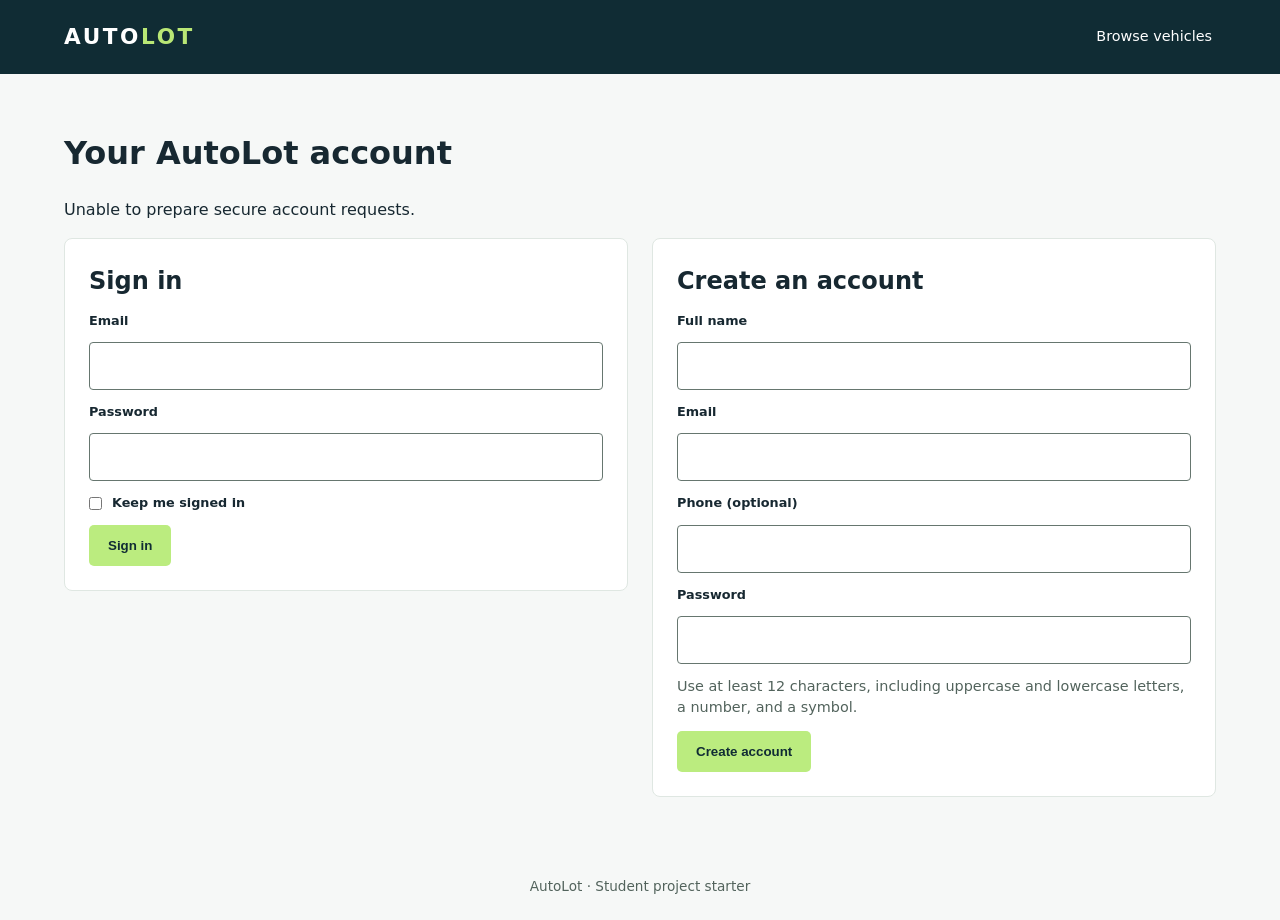
==== wwwroot/account.html @ b8626975 "Registration Testing" ====
<!doctype html>
<html lang="en">
<head>
    <meta charset="utf-8">
    <meta name="viewport" content="width=device-width, initial-scale=1">
    <title>Account | AutoLot</title>
    <link rel="stylesheet" href="styles.css">
</head>
<body>
    <a class="skip-link" href="#main-content">Skip to main content</a>

    <header>
        <a class="brand" href="/">AUTO<span>LOT</span></a>
        <nav aria-label="Primary navigation">
            <a href="/">Browse vehicles</a>
        </nav>
    </header>

    <main id="main-content" class="container account-container">
        <h1>Your AutoLot account</h1>
        <p id="account-message" role="status" aria-live="polite" aria-atomic="true"></p>

        <section id="account-forms" class="account-grid" aria-label="Account access">
            <form id="login-form" class="account-form" aria-labelledby="login-title">
                <h2 id="login-title">Sign in</h2>
                <label for="login-email">Email</label>
                <input id="login-email" name="email" type="email" autocomplete="username" maxlength="254" required>

                <label for="login-password">Password</label>
                <input id="login-password" name="password" type="password" autocomplete="current-password" maxlength="128" required>

                <label class="checkbox-label">
                    <input name="rememberMe" type="checkbox">
                    Keep me signed in
                </label>

                <button type="submit">Sign in</button>
            </form>

            <form id="register-form" class="account-form" aria-labelledby="register-title">
                <h2 id="register-title">Create an account</h2>
                <label for="register-name">Full name</label>
                <input id="register-name" name="fullName" type="text" autocomplete="name" maxlength="100" required>

                <label for="register-email">Email</label>
                <input id="register-email" name="email" type="email" autocomplete="email" maxlength="254" required>

                <label for="register-phone">Phone (optional)</label>
                <input id="register-phone" name="phone" type="tel" autocomplete="tel" maxlength="30">

                <label for="register-password">Password</label>
                <input id="register-password" name="password" type="password" autocomplete="new-password" minlength="12" maxlength="128" aria-describedby="password-help" required>
                <p id="password-help" class="field-help">Use at least 12 characters, including uppercase and lowercase letters, a number, and a symbol.</p>

                <button type="submit">Create account</button>
            </form>
        </section>

        <section id="account-panel" class="account-panel" aria-labelledby="account-title" hidden>
            <div class="account-heading">
                <div>
                    <h2 id="account-title">Welcome, <span id="account-name"></span></h2>
                    <p id="account-email"></p>
                </div>
                <button id="logout-button" class="secondary" type="button">Sign out</button>
            </div>

            <div class="history-grid">
                <section class="history-section" aria-labelledby="reservations-title">
                    <h3 id="reservations-title">Reservations</h3>
                    <div id="reservations-history"></div>
                </section>

                <section class="history-section" aria-labelledby="test-drives-title">
                    <h3 id="test-drives-title">Test-drive requests</h3>
                    <div id="test-drives-history"></div>
                </section>
            </div>
        </section>
    </main>

    <footer>AutoLot · Student project starter</footer>
    <script src="account.js"></script>
</body>
</html>
---- wwwroot/styles.css ----
:root {
    font-family: system-ui, sans-serif;
    color: #172831;
    background: #f6f8f7;
    line-height: 1.5;
}

* {
    box-sizing: border-box;
}

body {
    margin: 0;
}

.skip-link {
    position: absolute;
    top: 12px;
    left: 12px;
    z-index: 1;
    transform: translateY(-200%);
    padding: 10px 14px;
    border: 2px solid #102c34;
    border-radius: 4px;
    background: white;
    color: #102c34;
}

.skip-link:focus {
    transform: translateY(0);
}

header {
    background: #102c34;
    color: white;
    padding: 18px max(5%, calc((100% - 1200px) / 2));
    display: flex;
    justify-content: space-between;
    align-items: center;
    gap: 20px;
}

a {
    color: inherit;
}

.brand {
    font-weight: 900;
    letter-spacing: .12em;
    text-decoration: none;
    font-size: 1.35rem;
}

.brand span {
    color: #b9e775;
}

nav {
    display: flex;
    gap: 25px;
}

nav a {
    display: inline-block;
    padding: 8px 4px;
    text-decoration: none;
    font-size: .9rem;
}

.hero {
    background: linear-gradient(120deg, #173d43, #274e47);
    color: white;
    padding: 15px max(6%, calc((100% - 1200px) / 2)) 20px;
}

.hero h1 {
    font-size: clamp(2.6rem, 6vw, 5rem);
    line-height: 1.05;
    letter-spacing: -.04em;
    margin: 12px 0 22px;
}

.hero p:not(.eyebrow) {
    color: #d4e4df;
    max-width: 520px;
    font-size: 1.1rem;
}

.eyebrow {
    color: #35652b;
    letter-spacing: .16em;
    font-weight: 800;
    font-size: .72rem;
}

.hero .eyebrow {
    color: #b9e775;
}

.button,
button {
    display: inline-block;
    background: #bbec7f;
    color: #102c34;
    border: 0;
    border-radius: 5px;
    padding: 13px 19px;
    font-weight: 750;
    cursor: pointer;
    text-decoration: none;
}

.button {
    margin-top: 22px;
}

.container {
    max-width: 1200px;
    margin: auto;
    padding: 55px 24px;
}

.heading {
    display: flex;
    justify-content: space-between;
    align-items: end;
    gap: 20px;
}

.heading h2,
.about h2 {
    font-size: 2rem;
    margin: 0;
}

.heading > p {
    color: #60716e;
}

form {
    display: grid;
    grid-template-columns: repeat(5, 1fr);
    gap: 12px;
    padding: 22px;
    background: white;
    border: 1px solid #dfe7e2;
    border-radius: 8px;
    margin: 25px 0;
}

label {
    font-size: .8rem;
    font-weight: 700;
}

input {
    width: 100%;
    margin-top: 6px;
    padding: 11px;
    border: 1px solid #66766f;
    border-radius: 4px;
    font: inherit;
}

.actions {
    grid-column: 1 / -1;
    display: flex;
    gap: 10px;
}

.secondary {
    background: #e9eeeb;
}

.results-heading {
    display: flex;
    justify-content: space-between;
    align-items: center;
    gap: 10px;
}

.results-heading span {
    color: #61736d;
    font-size: .9rem;
}

.grid {
    display: grid;
    grid-template-columns: repeat(3, 1fr);
    gap: 20px;
}

.card {
    background: white;
    border: 1px solid #dfe7e2;
    border-radius: 8px;
    overflow: hidden;
}

.card img,
.placeholder {
    width: 100%;
    height: 180px;
    object-fit: cover;
}

.placeholder {
    background: #dce9de;
    display: grid;
    place-items: center;
    color: #40564a;
    font-size: .75rem;
    letter-spacing: .12em;
    font-weight: 700;
}

.card-body {
    padding: 20px;
}

.card h3 {
    margin: 12px 0 4px;
}

.card p {
    color: #60716e;
    margin: 0 0 15px;
}

.badge {
    display: inline-block;
    font-size: .72rem;
    text-transform: uppercase;
    color: #35652b;
    background: #e7f3dc;
    border-radius: 3px;
    padding: 4px 8px;
}

.card-link {
    display: block;
    margin-top: 18px;
    color: #315f43;
    font-weight: 700;
}

.pagination {
    display: flex;
    align-items: center;
    justify-content: center;
    gap: 15px;
    margin: 25px;
}

button:disabled {
    opacity: .45;
    cursor: default;
}

.about {
    background: #e4eee8;
}

.about .container {
    padding-top: 55px;
    padding-bottom: 55px;
}

.about p {
    max-width: 650px;
}

.detail {
    min-height: 65vh;
}

.account-container > h1 {
    margin-top: 0;
}

.account-grid,
.history-grid {
    display: grid;
    grid-template-columns: repeat(2, minmax(0, 1fr));
    gap: 24px;
    align-items: start;
}

.account-form {
    grid-template-columns: 1fr;
    margin: 0;
    padding: 24px;
}

.account-form h2 {
    margin: 0;
}

.account-form input:not([type="checkbox"]) {
    margin-top: 0;
}

.account-form button {
    justify-self: start;
}

.account-form .checkbox-label {
    display: flex;
    align-items: center;
    gap: 10px;
}

.checkbox-label input {
    width: auto;
    margin: 0;
}

.field-help {
    margin: 0;
    color: #52635c;
    font-size: .9rem;
}

.account-panel {
    margin-top: 30px;
}

.account-heading {
    display: flex;
    justify-content: space-between;
    align-items: center;
    gap: 20px;
    margin-bottom: 24px;
}

.account-heading h2 {
    margin: 0;
}

.account-heading p {
    margin: 4px 0 0;
}

.history-section {
    padding: 20px;
    background: white;
    border: 1px solid #dfe7e2;
    border-radius: 8px;
}

.history-section h3 {
    margin-top: 0;
}

.history-section ul {
    display: grid;
    gap: 16px;
    padding-left: 20px;
}

.history-section li p {
    margin: 8px 0 0;
}

.detail h1 {
    font-size: 2.5rem;
    margin-bottom: 0;
}

.price {
    font-size: 1.5rem;
    font-weight: 800;
}

.gallery {
    display: flex;
    gap: 12px;
    overflow: auto;
}

.gallery img {
    max-width: 100%;
    height: 300px;
    object-fit: cover;
    border-radius: 6px;
}

dl {
    display: grid;
    grid-template-columns: 160px 1fr;
    max-width: 700px;
}

dt,
dd {
    padding: 10px;
    border-bottom: 1px solid #dce4df;
}

dt {
    font-weight: 700;
}

dd {
    margin: 0;
}

footer {
    padding: 24px;
    text-align: center;
    color: #52635c;
    font-size: .85rem;
}

a:focus-visible,
button:focus-visible,
input:focus-visible {
    outline: 3px solid #ffbf47;
    outline-offset: 3px;
    box-shadow: 0 0 0 6px #102c34;
}

@media (forced-colors: active) {
    a:focus-visible,
    button:focus-visible,
    input:focus-visible {
        outline-color: CanvasText;
        box-shadow: none;
    }
}

@media (max-width: 800px) {
    form {
        grid-template-columns: repeat(2, 1fr);
    }

    .grid {
        grid-template-columns: repeat(2, 1fr);
    }

    .heading {
        display: block;
    }

    .account-grid,
    .history-grid {
        grid-template-columns: 1fr;
    }
}

@media (max-width: 520px) {
    header {
        align-items: flex-start;
        flex-wrap: wrap;
    }

    nav {
        gap: 8px;
        flex-wrap: wrap;
        font-size: .85rem;
    }

    .hero {
        padding: 25px 15px;
    }

    .grid {
        grid-template-columns: 1fr;
    }

    form {
        grid-template-columns: 1fr;
    }

    .actions {
        grid-column: auto;
    }

    .account-heading {
        align-items: flex-start;
        flex-direction: column;
    }

    dl {
        grid-template-columns: 120px 1fr;
    }
}
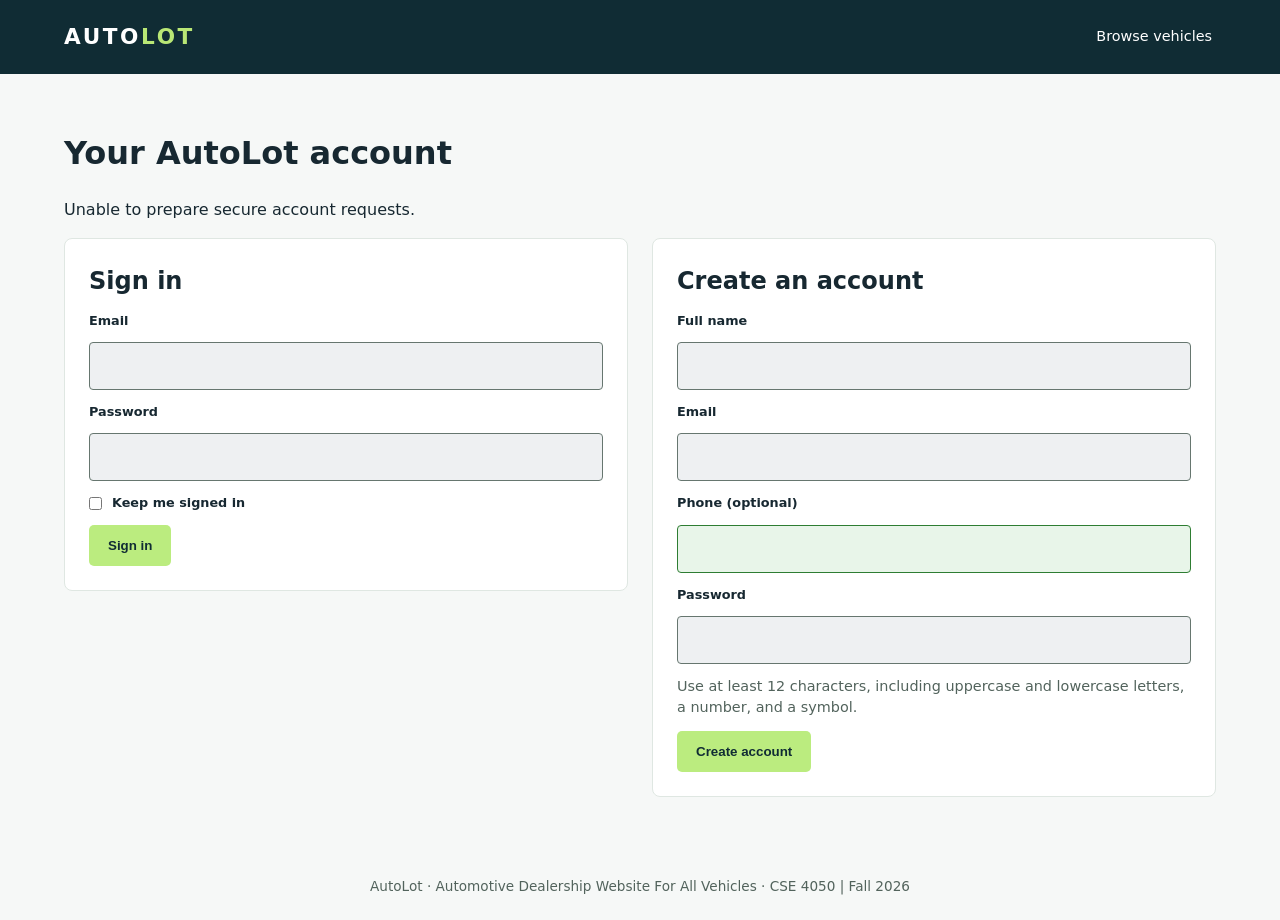
==== commit 69433eb1: "User Registration + Dashboard + Search Fixes" ====
--- a/wwwroot/account.html
+++ b/wwwroot/account.html
@@ -49,37 +49,16 @@
                 <input id="register-phone" name="phone" type="tel" autocomplete="tel" maxlength="30">
 
                 <label for="register-password">Password</label>
-                <input id="register-password" name="password" type="password" autocomplete="new-password" minlength="12" maxlength="128" aria-describedby="password-help" required>
+                <input id="register-password" name="password" type="password" autocomplete="new-password" minlength="12" maxlength="128" pattern="(?=.*[a-z])(?=.*[A-Z])(?=.*[0-9])(?=.*[^A-Za-z0-9]).{12,}" aria-describedby="password-help" required>
                 <p id="password-help" class="field-help">Use at least 12 characters, including uppercase and lowercase letters, a number, and a symbol.</p>
 
                 <button type="submit">Create account</button>
             </form>
         </section>
 
-        <section id="account-panel" class="account-panel" aria-labelledby="account-title" hidden>
-            <div class="account-heading">
-                <div>
-                    <h2 id="account-title">Welcome, <span id="account-name"></span></h2>
-                    <p id="account-email"></p>
-                </div>
-                <button id="logout-button" class="secondary" type="button">Sign out</button>
-            </div>
-
-            <div class="history-grid">
-                <section class="history-section" aria-labelledby="reservations-title">
-                    <h3 id="reservations-title">Reservations</h3>
-                    <div id="reservations-history"></div>
-                </section>
-
-                <section class="history-section" aria-labelledby="test-drives-title">
-                    <h3 id="test-drives-title">Test-drive requests</h3>
-                    <div id="test-drives-history"></div>
-                </section>
-            </div>
-        </section>
     </main>
 
-    <footer>AutoLot · Student project starter</footer>
+    <footer>AutoLot · Automotive Dealership Website For All Vehicles · CSE 4050 | Fall 2026</footer>
     <script src="account.js"></script>
 </body>
 </html>
--- a/wwwroot/styles.css
+++ b/wwwroot/styles.css
@@ -300,6 +300,16 @@
     margin-top: 0;
 }
 
+.account-form input:not([type="checkbox"]):valid {
+    background-color: #e8f5e9;
+    border-color: #2e7d32;
+}
+
+.account-form input:not([type="checkbox"]):invalid {
+    background-color: #eef0f2;
+    border-color: #66766f;
+}
+
 .account-form button {
     justify-self: start;
 }
